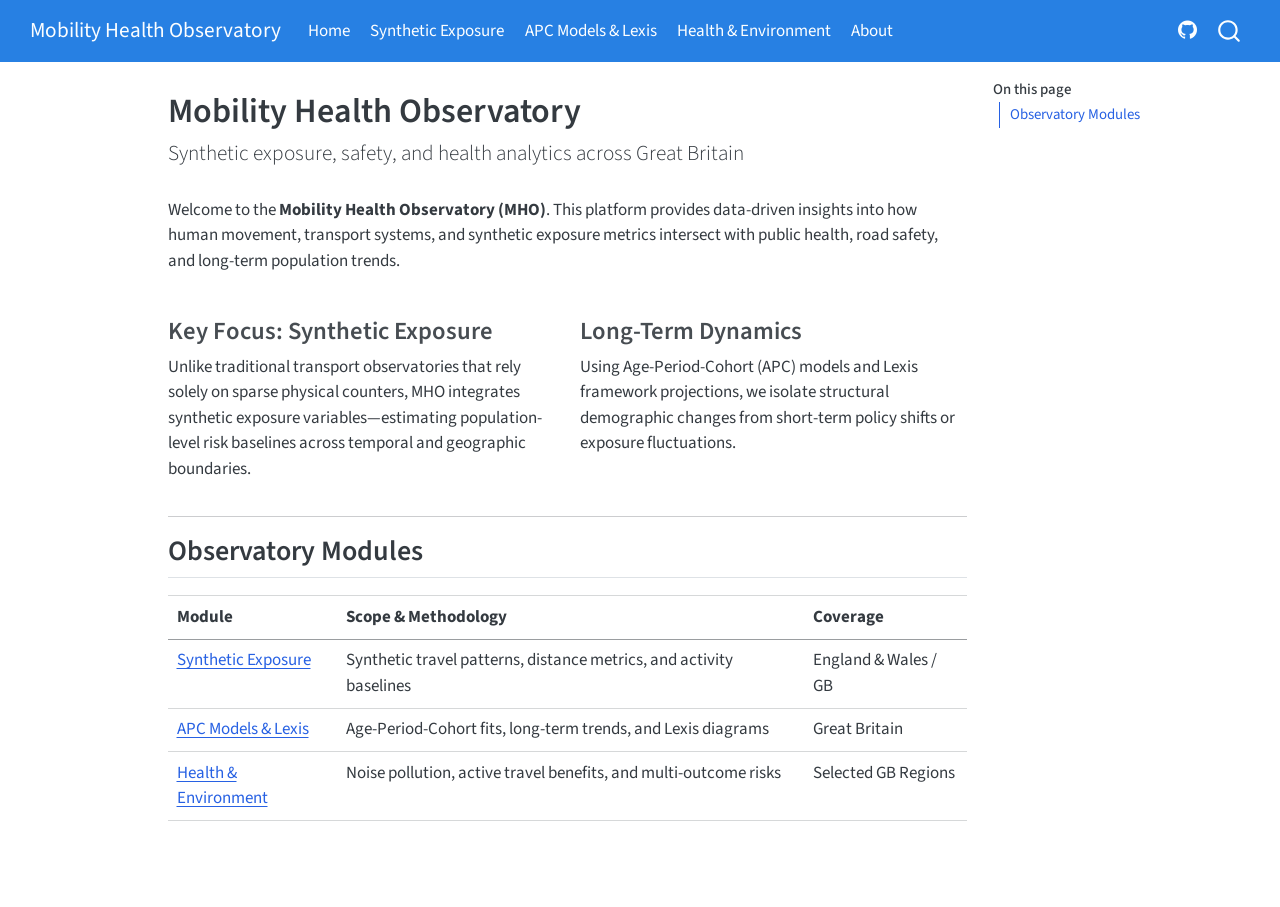
==== index.html @ f4f93a34 "Built site for gh-pages" ====
<!DOCTYPE html>
<html xmlns="http://www.w3.org/1999/xhtml" lang="en" xml:lang="en"><head>

<meta charset="utf-8">
<meta name="generator" content="quarto-1.10.18">

<meta name="viewport" content="width=device-width, initial-scale=1.0, user-scalable=yes">


<title>Mobility Health Observatory</title>
<style>
/* Default styles provided by pandoc.
** See https://pandoc.org/MANUAL.html#variables-for-html for config info.
*/
span.smallcaps{font-variant: small-caps;}
div.columns{display: flex; gap: 1.5em;}
div.column{flex: auto;}
@media screen {
div.columns{gap: min(4vw, 1.5em);}
div.column{overflow-x: auto;}
}
div.hanging-indent{margin-left: 1.5em; text-indent: -1.5em;}
ul.task-list{list-style: none;}
ul.task-list li input[type="checkbox"] {
  width: 0.8em;
  margin: 0 0.8em 0.2em -1em; /* quarto-specific, see https://github.com/quarto-dev/quarto-cli/issues/4556 */ 
  vertical-align: middle;
}
</style>


<script src="site_libs/quarto-nav/quarto-nav.js"></script>
<script src="site_libs/quarto-nav/headroom.min.js"></script>
<script src="site_libs/clipboard/clipboard.min.js"></script>
<script src="site_libs/quarto-search/autocomplete.umd.js"></script>
<script src="site_libs/quarto-search/fuse.min.js"></script>
<script src="site_libs/quarto-search/quarto-search.js"></script>
<meta name="quarto:offset" content="./">
<script src="site_libs/quarto-html/quarto.js" type="module"></script>
<script src="site_libs/quarto-html/tabsets/tabsets.js" type="module"></script>
<script src="site_libs/quarto-html/popper.min.js"></script>
<script src="site_libs/quarto-html/tippy.umd.min.js"></script>
<script src="site_libs/quarto-html/anchor.min.js"></script>
<link href="site_libs/quarto-html/tippy.css" rel="stylesheet">
<link href="site_libs/quarto-html/quarto-syntax-highlighting-64a204ab8560d761af7679ceaba22944.css" rel="stylesheet" id="quarto-text-highlighting-styles">
<script src="site_libs/bootstrap/bootstrap.min.js"></script>
<link href="site_libs/bootstrap/bootstrap-icons.css" rel="stylesheet">
<link href="site_libs/bootstrap/bootstrap-ee632a87e34a4cc62f25a9040a9e8142.min.css" rel="stylesheet" append-hash="true" id="quarto-bootstrap" data-mode="light">
<script id="quarto-search-options" type="application/json">{
  "location": "navbar",
  "copy-button": false,
  "collapse-after": 3,
  "panel-placement": "end",
  "type": "overlay",
  "limit": 50,
  "keyboard-shortcut": [
    "f",
    "/",
    "s"
  ],
  "show-item-context": false,
  "language": {
    "search-no-results-text": "No results",
    "search-matching-documents-text": "matching documents",
    "search-copy-link-title": "Copy link to search",
    "search-hide-matches-text": "Hide additional matches",
    "search-more-match-text": "more match in this document",
    "search-more-matches-text": "more matches in this document",
    "search-clear-button-title": "Clear",
    "search-text-placeholder": "",
    "search-detached-cancel-button-title": "Cancel",
    "search-submit-button-title": "Submit",
    "search-label": "Search"
  }
}</script>


</head>

<body class="nav-fixed quarto-light">

<div id="quarto-search-results"></div>
  <header id="quarto-header" class="headroom fixed-top">
    <nav class="navbar navbar-expand-lg " data-bs-theme="dark">
      <div class="navbar-container container-fluid">
      <div class="navbar-brand-container mx-auto">
    <a class="navbar-brand" href="./index.html">
    <span class="navbar-title">Mobility Health Observatory</span>
    </a>
  </div>
            <div id="quarto-search" class="" title="Search"></div>
          <button class="navbar-toggler" type="button" data-bs-toggle="collapse" data-bs-target="#navbarCollapse" aria-controls="navbarCollapse" role="menu" aria-expanded="false" aria-label="Toggle navigation" onclick="if (window.quartoToggleHeadroom) { window.quartoToggleHeadroom(); }">
  <span class="navbar-toggler-icon"></span>
</button>
          <div class="collapse navbar-collapse" id="navbarCollapse">
            <ul class="navbar-nav navbar-nav-scroll me-auto">
  <li class="nav-item">
    <a class="nav-link active" href="./index.html" aria-current="page"> 
<span class="menu-text">Home</span></a>
  </li>  
  <li class="nav-item">
    <a class="nav-link" href="./pages/exposure.qmd"> 
<span class="menu-text">Synthetic Exposure</span></a>
  </li>  
  <li class="nav-item">
    <a class="nav-link" href="./pages/apc-models.html"> 
<span class="menu-text">APC Models &amp; Lexis</span></a>
  </li>  
  <li class="nav-item">
    <a class="nav-link" href="./pages/health-impacts.qmd"> 
<span class="menu-text">Health &amp; Environment</span></a>
  </li>  
  <li class="nav-item">
    <a class="nav-link" href="./about.html"> 
<span class="menu-text">About</span></a>
  </li>  
</ul>
            <ul class="navbar-nav navbar-nav-scroll ms-auto">
  <li class="nav-item compact">
    <a class="nav-link" href="https://github.com/your-username/mho-website"> <i class="bi bi-github" role="img">
</i> 
<span class="menu-text"></span></a>
  </li>  
</ul>
          </div> <!-- /navcollapse -->
            <div class="quarto-navbar-tools">
</div>
      </div> <!-- /container-fluid -->
    </nav>
</header>
<!-- content -->
<div id="quarto-content" class="quarto-container page-columns page-rows-contents page-layout-article page-navbar">
<!-- sidebar -->
<!-- margin-sidebar -->
    <div id="quarto-margin-sidebar" class="sidebar margin-sidebar">
        <nav id="TOC" role="doc-toc" class="toc-active">
    <h2 id="toc-title">On this page</h2>
   
  <ul>
  <li><a href="#observatory-modules" id="toc-observatory-modules" class="nav-link active" data-scroll-target="#observatory-modules">Observatory Modules</a></li>
  </ul>
</nav>
    </div>
<!-- main -->
<main class="content" id="quarto-document-content">

<header id="title-block-header" class="quarto-title-block default">
<div class="quarto-title">
<h1 class="title">Mobility Health Observatory</h1>
<p class="subtitle lead">Synthetic exposure, safety, and health analytics across Great Britain</p>
</div>



<div class="quarto-title-meta">

    
  
    
  </div>
  


</header>


<p>Welcome to the <strong>Mobility Health Observatory (MHO)</strong>. This platform provides data-driven insights into how human movement, transport systems, and synthetic exposure metrics intersect with public health, road safety, and long-term population trends.</p>
<div class="grid">
<section id="key-focus-synthetic-exposure" class="level3 g-col-6">
<h3 class="anchored" data-anchor-id="key-focus-synthetic-exposure">Key Focus: Synthetic Exposure</h3>
<p>Unlike traditional transport observatories that rely solely on sparse physical counters, MHO integrates synthetic exposure variables—estimating population-level risk baselines across temporal and geographic boundaries.</p>
</section>
<section id="long-term-dynamics" class="level3 g-col-6">
<h3 class="anchored" data-anchor-id="long-term-dynamics">Long-Term Dynamics</h3>
<p>Using Age-Period-Cohort (APC) models and Lexis framework projections, we isolate structural demographic changes from short-term policy shifts or exposure fluctuations.</p>
</section>
</div>
<hr>
<section id="observatory-modules" class="level2">
<h2 class="anchored" data-anchor-id="observatory-modules">Observatory Modules</h2>
<table class="caption-top table">
<thead>
<tr class="header">
<th style="text-align: left;">Module</th>
<th style="text-align: left;">Scope &amp; Methodology</th>
<th style="text-align: left;">Coverage</th>
</tr>
</thead>
<tbody>
<tr class="odd">
<td style="text-align: left;"><strong><a href="pages/exposure.qmd">Synthetic Exposure</a></strong></td>
<td style="text-align: left;">Synthetic travel patterns, distance metrics, and activity baselines</td>
<td style="text-align: left;">England &amp; Wales / GB</td>
</tr>
<tr class="even">
<td style="text-align: left;"><strong><a href="./pages/apc-models.html">APC Models &amp; Lexis</a></strong></td>
<td style="text-align: left;">Age-Period-Cohort fits, long-term trends, and Lexis diagrams</td>
<td style="text-align: left;">Great Britain</td>
</tr>
<tr class="odd">
<td style="text-align: left;"><strong><a href="pages/health-impacts.qmd">Health &amp; Environment</a></strong></td>
<td style="text-align: left;">Noise pollution, active travel benefits, and multi-outcome risks</td>
<td style="text-align: left;">Selected GB Regions</td>
</tr>
</tbody>
</table>


</section>

</main> <!-- /main -->
<script id="quarto-html-after-body" type="application/javascript">
  window.document.addEventListener("DOMContentLoaded", function (event) {
    const icon = "";
    const anchorJS = new window.AnchorJS();
    anchorJS.options = {
      placement: 'right',
      icon: icon
    };
    anchorJS.add('.anchored');
    const isCodeAnnotation = (el) => {
      for (const clz of el.classList) {
        if (clz.startsWith('code-annotation-')) {                     
          return true;
        }
      }
      return false;
    }
    const onCopySuccess = function(e) {
      // button target
      const button = e.trigger;
      // don't keep focus
      button.blur();
      // flash "checked"
      button.classList.add('code-copy-button-checked');
      var currentTitle = button.getAttribute("title");
      button.setAttribute("title", "Copied!");
      let tooltip;
      if (window.bootstrap) {
        button.setAttribute("data-bs-toggle", "tooltip");
        button.setAttribute("data-bs-placement", "left");
        button.setAttribute("data-bs-title", "Copied!");
        tooltip = new bootstrap.Tooltip(button, 
          { trigger: "manual", 
            customClass: "code-copy-button-tooltip",
            offset: [0, -8]});
        tooltip.show();    
      }
      setTimeout(function() {
        if (tooltip) {
          tooltip.hide();
          button.removeAttribute("data-bs-title");
          button.removeAttribute("data-bs-toggle");
          button.removeAttribute("data-bs-placement");
        }
        button.setAttribute("title", currentTitle);
        button.classList.remove('code-copy-button-checked');
      }, 1000);
      // clear code selection
      e.clearSelection();
    }
    const getTextToCopy = function(trigger) {
      const outerScaffold = trigger.parentElement.cloneNode(true);
      const codeEl = outerScaffold.querySelector('code');
      for (const childEl of codeEl.children) {
        if (isCodeAnnotation(childEl)) {
          childEl.remove();
        }
      }
      return codeEl.innerText;
    }
    const clipboard = new window.ClipboardJS('.code-copy-button:not([data-in-quarto-modal])', {
      text: getTextToCopy
    });
    clipboard.on('success', onCopySuccess);
    if (window.document.getElementById('quarto-embedded-source-code-modal')) {
      const clipboardModal = new window.ClipboardJS('.code-copy-button[data-in-quarto-modal]', {
        text: getTextToCopy,
        container: window.document.getElementById('quarto-embedded-source-code-modal')
      });
      clipboardModal.on('success', onCopySuccess);
    }
      var localhostRegex = new RegExp(/^(?:http|https):\/\/localhost\:?[0-9]*\//);
      var mailtoRegex = new RegExp(/^mailto:/);
        var filterRegex = new RegExp("https:\/\/mobility\.insightsforaction\.uk");
      var isInternal = (href) => {
          return filterRegex.test(href) || localhostRegex.test(href) || mailtoRegex.test(href);
      }
      // Inspect non-navigation links and adorn them if external
     var links = window.document.querySelectorAll('a[href]:not(.nav-link):not(.navbar-brand):not(.toc-action):not(.sidebar-link):not(.sidebar-item-toggle):not(.pagination-link):not(.no-external):not([aria-hidden]):not(.dropdown-item):not(.quarto-navigation-tool):not(.about-link)');
      for (var i=0; i<links.length; i++) {
        const link = links[i];
        if (!isInternal(link.href)) {
          // undo the damage that might have been done by quarto-nav.js in the case of
          // links that we want to consider external
          if (link.dataset.originalHref !== undefined) {
            link.href = link.dataset.originalHref;
          }
        }
      }
    function tippyHover(el, contentFn, onTriggerFn, onUntriggerFn) {
      const config = {
        allowHTML: true,
        maxWidth: 500,
        delay: 100,
        arrow: false,
        appendTo: function(el) {
            return el.parentElement;
        },
        interactive: true,
        interactiveBorder: 10,
        theme: 'quarto',
        placement: 'bottom-start',
      };
      if (contentFn) {
        config.content = contentFn;
      }
      if (onTriggerFn) {
        config.onTrigger = onTriggerFn;
      }
      if (onUntriggerFn) {
        config.onUntrigger = onUntriggerFn;
      }
      window.tippy(el, config); 
    }
    const noterefs = window.document.querySelectorAll('a[role="doc-noteref"]');
    for (var i=0; i<noterefs.length; i++) {
      const ref = noterefs[i];
      tippyHover(ref, function() {
        // use id or data attribute instead here
        let href = ref.getAttribute('data-footnote-href') || ref.getAttribute('href');
        try { href = new URL(href).hash; } catch {}
        const id = href.replace(/^#\/?/, "");
        const note = window.document.getElementById(id);
        if (note) {
          return note.innerHTML;
        } else {
          return "";
        }
      });
    }
    const xrefs = window.document.querySelectorAll('a.quarto-xref');
    const processXRef = (id, note) => {
      // Strip column container classes
      const stripColumnClz = (el) => {
        el.classList.remove("page-full", "page-columns");
        if (el.children) {
          for (const child of el.children) {
            stripColumnClz(child);
          }
        }
      }
      stripColumnClz(note)
      if (id === null || id.startsWith('sec-')) {
        // Special case sections, only their first couple elements
        const container = document.createElement("div");
        if (note.children && note.children.length > 2) {
          container.appendChild(note.children[0].cloneNode(true));
          for (let i = 1; i < note.children.length; i++) {
            const child = note.children[i];
            if (child.tagName === "P" && child.innerText === "") {
              continue;
            } else {
              container.appendChild(child.cloneNode(true));
              break;
            }
          }
          if (window.Quarto?.typesetMath) {
            window.Quarto.typesetMath(container);
          }
          return container.innerHTML
        } else {
          if (window.Quarto?.typesetMath) {
            window.Quarto.typesetMath(note);
          }
          return note.innerHTML;
        }
      } else {
        // Remove any anchor links if they are present
        const anchorLink = note.querySelector('a.anchorjs-link');
        if (anchorLink) {
          anchorLink.remove();
        }
        if (window.Quarto?.typesetMath) {
          window.Quarto.typesetMath(note);
        }
        if (note.classList.contains("callout")) {
          return note.outerHTML;
        } else {
          return note.innerHTML;
        }
      }
    }
    for (var i=0; i<xrefs.length; i++) {
      const xref = xrefs[i];
      tippyHover(xref, undefined, function(instance) {
        instance.disable();
        let url = xref.getAttribute('href');
        let hash = undefined; 
        if (url.startsWith('#')) {
          hash = url;
        } else {
          try { hash = new URL(url).hash; } catch {}
        }
        if (hash) {
          const id = hash.replace(/^#\/?/, "");
          const note = window.document.getElementById(id);
          if (note !== null) {
            try {
              const html = processXRef(id, note.cloneNode(true));
              instance.setContent(html);
            } finally {
              instance.enable();
              instance.show();
            }
          } else {
            // See if we can fetch this
            fetch(url.split('#')[0])
            .then(res => res.text())
            .then(html => {
              const parser = new DOMParser();
              const htmlDoc = parser.parseFromString(html, "text/html");
              const note = htmlDoc.getElementById(id);
              if (note !== null) {
                const html = processXRef(id, note);
                instance.setContent(html);
              } 
            }).finally(() => {
              instance.enable();
              instance.show();
            });
          }
        } else {
          // See if we can fetch a full url (with no hash to target)
          // This is a special case and we should probably do some content thinning / targeting
          fetch(url)
          .then(res => res.text())
          .then(html => {
            const parser = new DOMParser();
            const htmlDoc = parser.parseFromString(html, "text/html");
            const note = htmlDoc.querySelector('main.content');
            if (note !== null) {
              // This should only happen for chapter cross references
              // (since there is no id in the URL)
              // remove the first header
              if (note.children.length > 0 && note.children[0].tagName === "HEADER") {
                note.children[0].remove();
              }
              const html = processXRef(null, note);
              instance.setContent(html);
            } 
          }).finally(() => {
            instance.enable();
            instance.show();
          });
        }
      }, function(instance) {
      });
    }
        let selectedAnnoteEl;
        const selectorForAnnotation = ( cell, annotation) => {
          let cellAttr = 'data-code-cell="' + cell + '"';
          let lineAttr = 'data-code-annotation="' +  annotation + '"';
          const selector = 'span[' + cellAttr + '][' + lineAttr + ']';
          return selector;
        }
        const selectCodeLines = (annoteEl) => {
          const doc = window.document;
          const targetCell = annoteEl.getAttribute("data-target-cell");
          const targetAnnotation = annoteEl.getAttribute("data-target-annotation");
          const annoteSpan = window.document.querySelector(selectorForAnnotation(targetCell, targetAnnotation));
          const lines = annoteSpan.getAttribute("data-code-lines").split(",");
          const lineIds = lines.map((line) => {
            return targetCell + "-" + line;
          })
          let top = null;
          let height = null;
          let parent = null;
          if (lineIds.length > 0) {
              //compute the position of the single el (top and bottom and make a div)
              const el = window.document.getElementById(lineIds[0]);
              top = el.offsetTop;
              height = el.offsetHeight;
              parent = el.parentElement.parentElement;
            if (lineIds.length > 1) {
              const lastEl = window.document.getElementById(lineIds[lineIds.length - 1]);
              const bottom = lastEl.offsetTop + lastEl.offsetHeight;
              height = bottom - top;
            }
            if (top !== null && height !== null && parent !== null) {
              // cook up a div (if necessary) and position it 
              let div = window.document.getElementById("code-annotation-line-highlight");
              if (div === null) {
                div = window.document.createElement("div");
                div.setAttribute("id", "code-annotation-line-highlight");
                div.style.position = 'absolute';
                parent.appendChild(div);
              }
              div.style.top = top - 2 + "px";
              div.style.height = height + 4 + "px";
              div.style.left = 0;
              let gutterDiv = window.document.getElementById("code-annotation-line-highlight-gutter");
              if (gutterDiv === null) {
                gutterDiv = window.document.createElement("div");
                gutterDiv.setAttribute("id", "code-annotation-line-highlight-gutter");
                gutterDiv.style.position = 'absolute';
                const codeCell = window.document.getElementById(targetCell);
                const gutter = codeCell.querySelector('.code-annotation-gutter');
                gutter.appendChild(gutterDiv);
              }
              gutterDiv.style.top = top - 2 + "px";
              gutterDiv.style.height = height + 4 + "px";
            }
            selectedAnnoteEl = annoteEl;
          }
        };
        const unselectCodeLines = () => {
          const elementsIds = ["code-annotation-line-highlight", "code-annotation-line-highlight-gutter"];
          elementsIds.forEach((elId) => {
            const div = window.document.getElementById(elId);
            if (div) {
              div.remove();
            }
          });
          selectedAnnoteEl = undefined;
        };
          // Handle positioning of the toggle
      window.addEventListener(
        "resize",
        throttle(() => {
          elRect = undefined;
          if (selectedAnnoteEl) {
            selectCodeLines(selectedAnnoteEl);
          }
        }, 10)
      );
      function throttle(fn, ms) {
      let throttle = false;
      let timer;
        return (...args) => {
          if(!throttle) { // first call gets through
              fn.apply(this, args);
              throttle = true;
          } else { // all the others get throttled
              if(timer) clearTimeout(timer); // cancel #2
              timer = setTimeout(() => {
                fn.apply(this, args);
                timer = throttle = false;
              }, ms);
          }
        };
      }
        // Attach click handler to the DT
        const annoteDls = window.document.querySelectorAll('dt[data-target-cell]');
        for (const annoteDlNode of annoteDls) {
          annoteDlNode.addEventListener('click', (event) => {
            const clickedEl = event.target;
            if (clickedEl !== selectedAnnoteEl) {
              unselectCodeLines();
              const activeEl = window.document.querySelector('dt[data-target-cell].code-annotation-active');
              if (activeEl) {
                activeEl.classList.remove('code-annotation-active');
              }
              selectCodeLines(clickedEl);
              clickedEl.classList.add('code-annotation-active');
            } else {
              // Unselect the line
              unselectCodeLines();
              clickedEl.classList.remove('code-annotation-active');
            }
          });
        }
    const findCites = (el) => {
      const parentEl = el.parentElement;
      if (parentEl) {
        const cites = parentEl.dataset.cites;
        if (cites) {
          return {
            el,
            cites: cites.split(' ')
          };
        } else {
          return findCites(el.parentElement)
        }
      } else {
        return undefined;
      }
    };
    var bibliorefs = window.document.querySelectorAll('a[role="doc-biblioref"]');
    for (var i=0; i<bibliorefs.length; i++) {
      const ref = bibliorefs[i];
      const citeInfo = findCites(ref);
      if (citeInfo) {
        tippyHover(citeInfo.el, function() {
          var popup = window.document.createElement('div');
          citeInfo.cites.forEach(function(cite) {
            var citeDiv = window.document.createElement('div');
            citeDiv.classList.add('hanging-indent');
            citeDiv.classList.add('csl-entry');
            var biblioDiv = window.document.getElementById('ref-' + cite);
            if (biblioDiv) {
              citeDiv.innerHTML = biblioDiv.innerHTML;
            }
            popup.appendChild(citeDiv);
          });
          return popup.innerHTML;
        });
      }
    }
  });
  </script>
</div> <!-- /content -->




</body></html>
---- site_libs/quarto-html/tippy.css ----
.tippy-box[data-animation=fade][data-state=hidden]{opacity:0}[data-tippy-root]{max-width:calc(100vw - 10px)}.tippy-box{position:relative;background-color:#333;color:#fff;border-radius:4px;font-size:14px;line-height:1.4;white-space:normal;outline:0;transition-property:transform,visibility,opacity}.tippy-box[data-placement^=top]>.tippy-arrow{bottom:0}.tippy-box[data-placement^=top]>.tippy-arrow:before{bottom:-7px;left:0;border-width:8px 8px 0;border-top-color:initial;transform-origin:center top}.tippy-box[data-placement^=bottom]>.tippy-arrow{top:0}.tippy-box[data-placement^=bottom]>.tippy-arrow:before{top:-7px;left:0;border-width:0 8px 8px;border-bottom-color:initial;transform-origin:center bottom}.tippy-box[data-placement^=left]>.tippy-arrow{right:0}.tippy-box[data-placement^=left]>.tippy-arrow:before{border-width:8px 0 8px 8px;border-left-color:initial;right:-7px;transform-origin:center left}.tippy-box[data-placement^=right]>.tippy-arrow{left:0}.tippy-box[data-placement^=right]>.tippy-arrow:before{left:-7px;border-width:8px 8px 8px 0;border-right-color:initial;transform-origin:center right}.tippy-box[data-inertia][data-state=visible]{transition-timing-function:cubic-bezier(.54,1.5,.38,1.11)}.tippy-arrow{width:16px;height:16px;color:#333}.tippy-arrow:before{content:"";position:absolute;border-color:transparent;border-style:solid}.tippy-content{position:relative;padding:5px 9px;z-index:1}
---- site_libs/quarto-html/quarto-syntax-highlighting-64a204ab8560d761af7679ceaba22944.css ----
/* quarto syntax highlight colors */
:root {
  --quarto-hl-ot-color: #003B4F;
  --quarto-hl-at-color: #657422;
  --quarto-hl-ss-color: #20794D;
  --quarto-hl-an-color: #5E5E5E;
  --quarto-hl-fu-color: #4758AB;
  --quarto-hl-st-color: #20794D;
  --quarto-hl-cf-color: #003B4F;
  --quarto-hl-op-color: #5E5E5E;
  --quarto-hl-er-color: #AD0000;
  --quarto-hl-bn-color: #AD0000;
  --quarto-hl-al-color: #AD0000;
  --quarto-hl-va-color: #111111;
  --quarto-hl-bu-color: inherit;
  --quarto-hl-ex-color: inherit;
  --quarto-hl-pp-color: #AD0000;
  --quarto-hl-in-color: #5E5E5E;
  --quarto-hl-vs-color: #20794D;
  --quarto-hl-wa-color: #5E5E5E;
  --quarto-hl-do-color: #5E5E5E;
  --quarto-hl-im-color: #00769E;
  --quarto-hl-ch-color: #20794D;
  --quarto-hl-dt-color: #AD0000;
  --quarto-hl-fl-color: #AD0000;
  --quarto-hl-co-color: #5E5E5E;
  --quarto-hl-cv-color: #5E5E5E;
  --quarto-hl-cn-color: #8f5902;
  --quarto-hl-sc-color: #5E5E5E;
  --quarto-hl-dv-color: #AD0000;
  --quarto-hl-kw-color: #003B4F;
}

/* other quarto variables */
:root {
  --quarto-font-monospace: SFMono-Regular, Menlo, Monaco, Consolas, "Liberation Mono", "Courier New", monospace;
}

/* syntax highlight based on Pandoc's rules */
pre > code.sourceCode > span {
  color: #003B4F;
}

code.sourceCode > span {
  color: #003B4F;
}

div.sourceCode,
div.sourceCode pre.sourceCode {
  color: #003B4F;
}

/* Normal */
code span {
  color: #003B4F;
}

/* Alert */
code span.al {
  color: #AD0000;
  font-style: inherit;
}

/* Annotation */
code span.an {
  color: #5E5E5E;
  font-style: inherit;
}

/* Attribute */
code span.at {
  color: #657422;
  font-style: inherit;
}

/* BaseN */
code span.bn {
  color: #AD0000;
  font-style: inherit;
}

/* BuiltIn */
code span.bu {
  font-style: inherit;
}

/* ControlFlow */
code span.cf {
  color: #003B4F;
  font-weight: bold;
  font-style: inherit;
}

/* Char */
code span.ch {
  color: #20794D;
  font-style: inherit;
}

/* Constant */
code span.cn {
  color: #8f5902;
  font-style: inherit;
}

/* Comment */
code span.co {
  color: #5E5E5E;
  font-style: inherit;
}

/* CommentVar */
code span.cv {
  color: #5E5E5E;
  font-style: italic;
}

/* Documentation */
code span.do {
  color: #5E5E5E;
  font-style: italic;
}

/* DataType */
code span.dt {
  color: #AD0000;
  font-style: inherit;
}

/* DecVal */
code span.dv {
  color: #AD0000;
  font-style: inherit;
}

/* Error */
code span.er {
  color: #AD0000;
  font-style: inherit;
}

/* Extension */
code span.ex {
  font-style: inherit;
}

/* Float */
code span.fl {
  color: #AD0000;
  font-style: inherit;
}

/* Function */
code span.fu {
  color: #4758AB;
  font-style: inherit;
}

/* Import */
code span.im {
  color: #00769E;
  font-style: inherit;
}

/* Information */
code span.in {
  color: #5E5E5E;
  font-style: inherit;
}

/* Keyword */
code span.kw {
  color: #003B4F;
  font-weight: bold;
  font-style: inherit;
}

/* Operator */
code span.op {
  color: #5E5E5E;
  font-style: inherit;
}

/* Other */
code span.ot {
  color: #003B4F;
  font-style: inherit;
}

/* Preprocessor */
code span.pp {
  color: #AD0000;
  font-style: inherit;
}

/* SpecialChar */
code span.sc {
  color: #5E5E5E;
  font-style: inherit;
}

/* SpecialString */
code span.ss {
  color: #20794D;
  font-style: inherit;
}

/* String */
code span.st {
  color: #20794D;
  font-style: inherit;
}

/* Variable */
code span.va {
  color: #111111;
  font-style: inherit;
}

/* VerbatimString */
code span.vs {
  color: #20794D;
  font-style: inherit;
}

/* Warning */
code span.wa {
  color: #5E5E5E;
  font-style: italic;
}

.prevent-inlining {
  content: "</";
}

/*# sourceMappingURL=9d8d5bb603a83b8298b89080a598c93b.css.map */
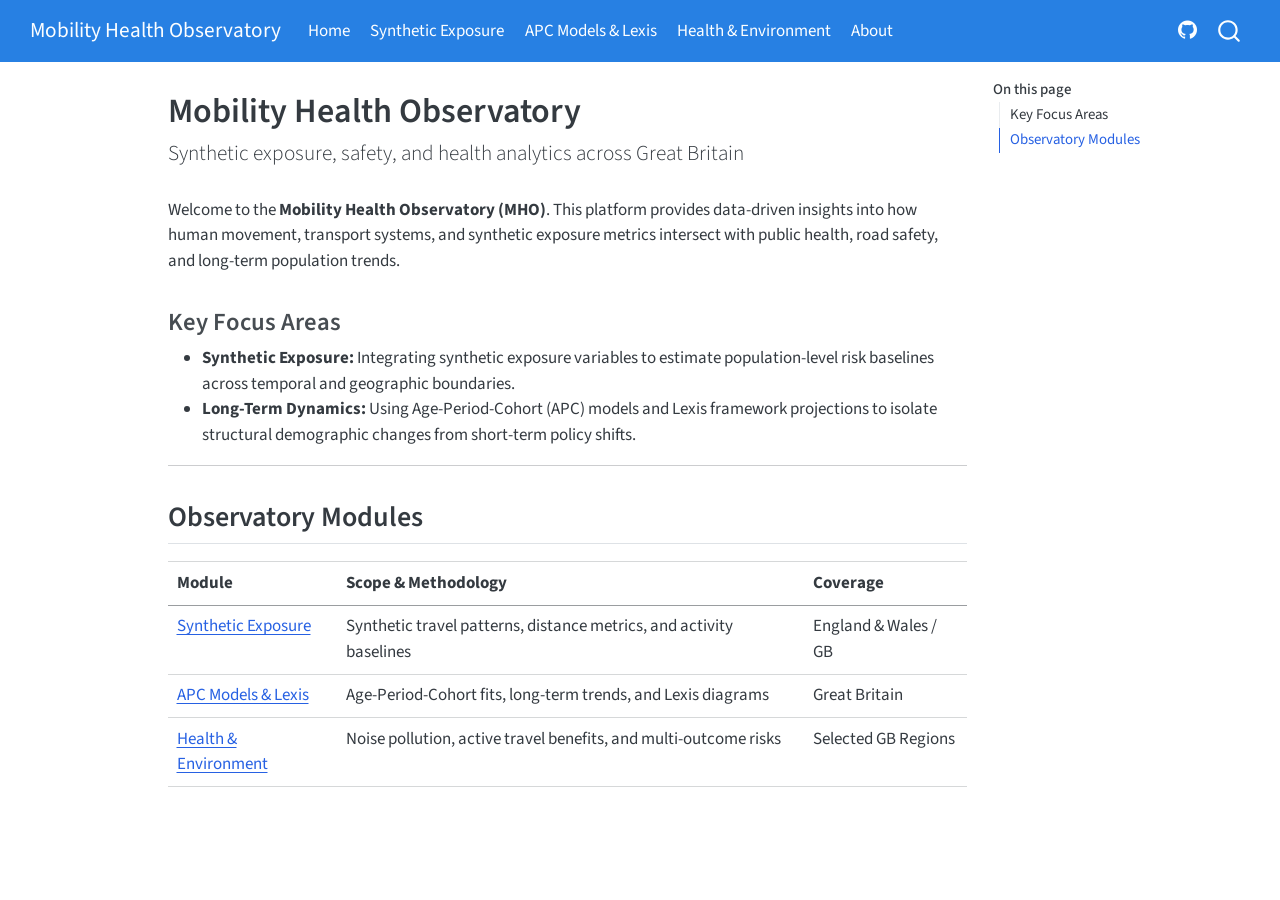
==== commit c1e0bbb0: "Built site for gh-pages" ====
--- a/index.html
+++ b/index.html
@@ -99,7 +99,7 @@
 <span class="menu-text">Home</span></a>
   </li>  
   <li class="nav-item">
-    <a class="nav-link" href="./pages/exposure.qmd"> 
+    <a class="nav-link" href="./pages/exposure.html"> 
 <span class="menu-text">Synthetic Exposure</span></a>
   </li>  
   <li class="nav-item">
@@ -107,7 +107,7 @@
 <span class="menu-text">APC Models &amp; Lexis</span></a>
   </li>  
   <li class="nav-item">
-    <a class="nav-link" href="./pages/health-impacts.qmd"> 
+    <a class="nav-link" href="./pages/health-impacts.html"> 
 <span class="menu-text">Health &amp; Environment</span></a>
   </li>  
   <li class="nav-item">
@@ -137,7 +137,8 @@
     <h2 id="toc-title">On this page</h2>
    
   <ul>
-  <li><a href="#observatory-modules" id="toc-observatory-modules" class="nav-link active" data-scroll-target="#observatory-modules">Observatory Modules</a></li>
+  <li><a href="#key-focus-areas" id="toc-key-focus-areas" class="nav-link active" data-scroll-target="#key-focus-areas">Key Focus Areas</a></li>
+  <li><a href="#observatory-modules" id="toc-observatory-modules" class="nav-link" data-scroll-target="#observatory-modules">Observatory Modules</a></li>
   </ul>
 </nav>
     </div>
@@ -165,17 +166,14 @@
 
 
 <p>Welcome to the <strong>Mobility Health Observatory (MHO)</strong>. This platform provides data-driven insights into how human movement, transport systems, and synthetic exposure metrics intersect with public health, road safety, and long-term population trends.</p>
-<div class="grid">
-<section id="key-focus-synthetic-exposure" class="level3 g-col-6">
-<h3 class="anchored" data-anchor-id="key-focus-synthetic-exposure">Key Focus: Synthetic Exposure</h3>
-<p>Unlike traditional transport observatories that rely solely on sparse physical counters, MHO integrates synthetic exposure variables—estimating population-level risk baselines across temporal and geographic boundaries.</p>
+<section id="key-focus-areas" class="level3">
+<h3 class="anchored" data-anchor-id="key-focus-areas">Key Focus Areas</h3>
+<ul>
+<li><strong>Synthetic Exposure:</strong> Integrating synthetic exposure variables to estimate population-level risk baselines across temporal and geographic boundaries.</li>
+<li><strong>Long-Term Dynamics:</strong> Using Age-Period-Cohort (APC) models and Lexis framework projections to isolate structural demographic changes from short-term policy shifts.</li>
+</ul>
+<hr>
 </section>
-<section id="long-term-dynamics" class="level3 g-col-6">
-<h3 class="anchored" data-anchor-id="long-term-dynamics">Long-Term Dynamics</h3>
-<p>Using Age-Period-Cohort (APC) models and Lexis framework projections, we isolate structural demographic changes from short-term policy shifts or exposure fluctuations.</p>
-</section>
-</div>
-<hr>
 <section id="observatory-modules" class="level2">
 <h2 class="anchored" data-anchor-id="observatory-modules">Observatory Modules</h2>
 <table class="caption-top table">
@@ -188,17 +186,17 @@
 </thead>
 <tbody>
 <tr class="odd">
-<td style="text-align: left;"><strong><a href="pages/exposure.qmd">Synthetic Exposure</a></strong></td>
+<td style="text-align: left;"><strong><a href="exposure.qmd">Synthetic Exposure</a></strong></td>
 <td style="text-align: left;">Synthetic travel patterns, distance metrics, and activity baselines</td>
 <td style="text-align: left;">England &amp; Wales / GB</td>
 </tr>
 <tr class="even">
-<td style="text-align: left;"><strong><a href="./pages/apc-models.html">APC Models &amp; Lexis</a></strong></td>
+<td style="text-align: left;"><strong><a href="apc-models.qmd">APC Models &amp; Lexis</a></strong></td>
 <td style="text-align: left;">Age-Period-Cohort fits, long-term trends, and Lexis diagrams</td>
 <td style="text-align: left;">Great Britain</td>
 </tr>
 <tr class="odd">
-<td style="text-align: left;"><strong><a href="pages/health-impacts.qmd">Health &amp; Environment</a></strong></td>
+<td style="text-align: left;"><strong><a href="health-impacts.qmd">Health &amp; Environment</a></strong></td>
 <td style="text-align: left;">Noise pollution, active travel benefits, and multi-outcome risks</td>
 <td style="text-align: left;">Selected GB Regions</td>
 </tr>
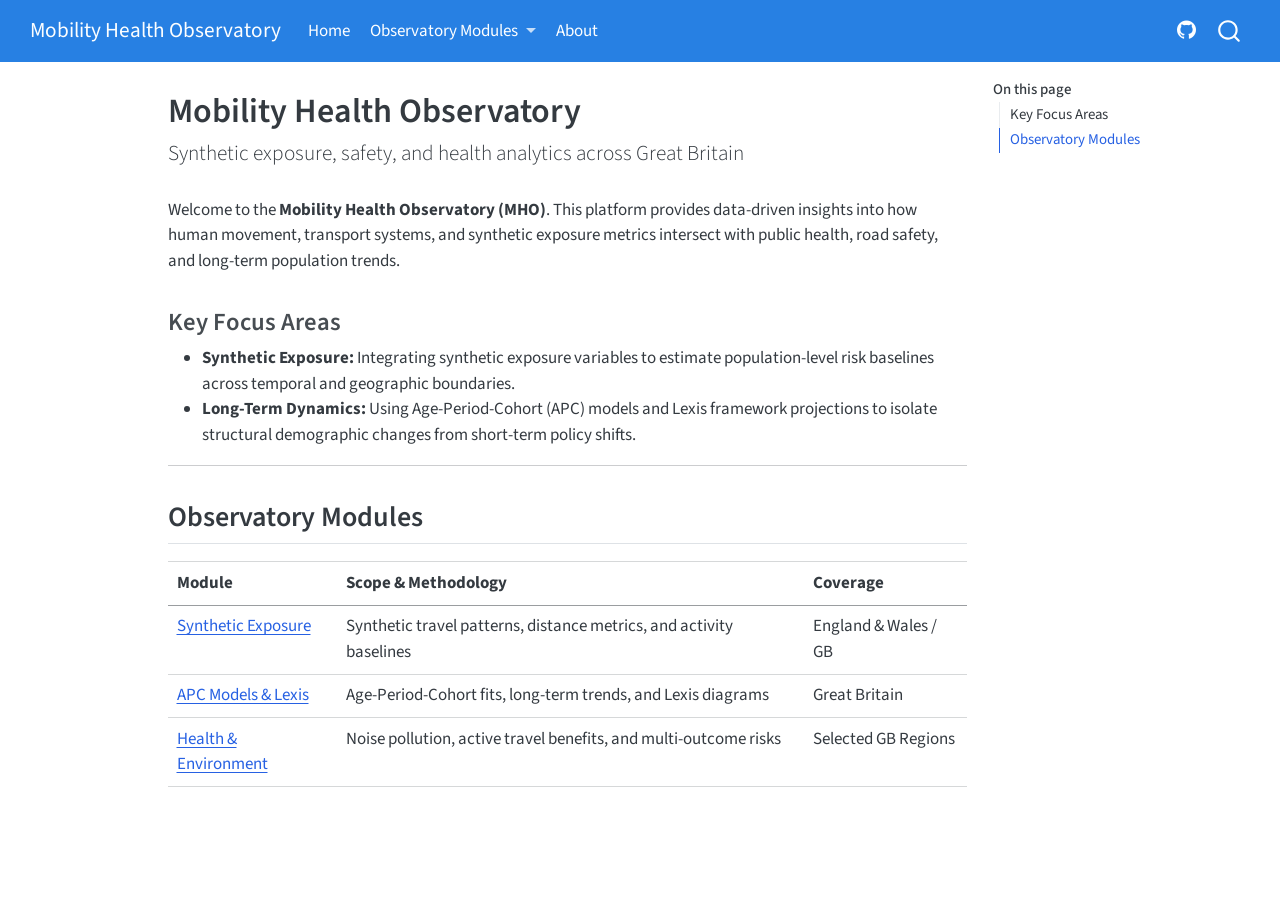
==== commit fab85e2e: "Built site for gh-pages" ====
--- a/index.html
+++ b/index.html
@@ -36,6 +36,7 @@
 <script src="site_libs/quarto-search/fuse.min.js"></script>
 <script src="site_libs/quarto-search/quarto-search.js"></script>
 <meta name="quarto:offset" content="./">
+<link href="./images/logo.png" rel="icon" type="image/png">
 <script src="site_libs/quarto-html/quarto.js" type="module"></script>
 <script src="site_libs/quarto-html/tabsets/tabsets.js" type="module"></script>
 <script src="site_libs/quarto-html/popper.min.js"></script>
@@ -98,18 +99,25 @@
     <a class="nav-link active" href="./index.html" aria-current="page"> 
 <span class="menu-text">Home</span></a>
   </li>  
-  <li class="nav-item">
-    <a class="nav-link" href="./pages/exposure.html"> 
-<span class="menu-text">Synthetic Exposure</span></a>
+  <li class="nav-item dropdown ">
+    <a class="nav-link dropdown-toggle" href="#" id="nav-menu-observatory-modules" role="link" data-bs-toggle="dropdown" aria-expanded="false">
+ <span class="menu-text">Observatory Modules</span>
+    </a>
+    <ul class="dropdown-menu" aria-labelledby="nav-menu-observatory-modules">    
+        <li>
+    <a class="dropdown-item" href="./pages/exposure.html">
+ <span class="dropdown-text">Synthetic Exposure</span></a>
   </li>  
-  <li class="nav-item">
-    <a class="nav-link" href="./pages/apc-models.html"> 
-<span class="menu-text">APC Models &amp; Lexis</span></a>
+        <li>
+    <a class="dropdown-item" href="./pages/apc-models.html">
+ <span class="dropdown-text">APC Models &amp; Lexis</span></a>
   </li>  
-  <li class="nav-item">
-    <a class="nav-link" href="./pages/health-impacts.html"> 
-<span class="menu-text">Health &amp; Environment</span></a>
+        <li>
+    <a class="dropdown-item" href="./pages/health-impacts.html">
+ <span class="dropdown-text">Health &amp; Environment</span></a>
   </li>  
+    </ul>
+  </li>
   <li class="nav-item">
     <a class="nav-link" href="./about.html"> 
 <span class="menu-text">About</span></a>
@@ -117,7 +125,7 @@
 </ul>
             <ul class="navbar-nav navbar-nav-scroll ms-auto">
   <li class="nav-item compact">
-    <a class="nav-link" href="https://github.com/your-username/mho-website"> <i class="bi bi-github" role="img">
+    <a class="nav-link" href="https://github.com/phewson/mho-website"> <i class="bi bi-github" role="img">
 </i> 
 <span class="menu-text"></span></a>
   </li>  
@@ -186,17 +194,17 @@
 </thead>
 <tbody>
 <tr class="odd">
-<td style="text-align: left;"><strong><a href="exposure.qmd">Synthetic Exposure</a></strong></td>
+<td style="text-align: left;"><strong><a href="./pages/exposure.html">Synthetic Exposure</a></strong></td>
 <td style="text-align: left;">Synthetic travel patterns, distance metrics, and activity baselines</td>
 <td style="text-align: left;">England &amp; Wales / GB</td>
 </tr>
 <tr class="even">
-<td style="text-align: left;"><strong><a href="apc-models.qmd">APC Models &amp; Lexis</a></strong></td>
+<td style="text-align: left;"><strong><a href="./pages/apc-models.html">APC Models &amp; Lexis</a></strong></td>
 <td style="text-align: left;">Age-Period-Cohort fits, long-term trends, and Lexis diagrams</td>
 <td style="text-align: left;">Great Britain</td>
 </tr>
 <tr class="odd">
-<td style="text-align: left;"><strong><a href="health-impacts.qmd">Health &amp; Environment</a></strong></td>
+<td style="text-align: left;"><strong><a href="./pages/health-impacts.html">Health &amp; Environment</a></strong></td>
 <td style="text-align: left;">Noise pollution, active travel benefits, and multi-outcome risks</td>
 <td style="text-align: left;">Selected GB Regions</td>
 </tr>
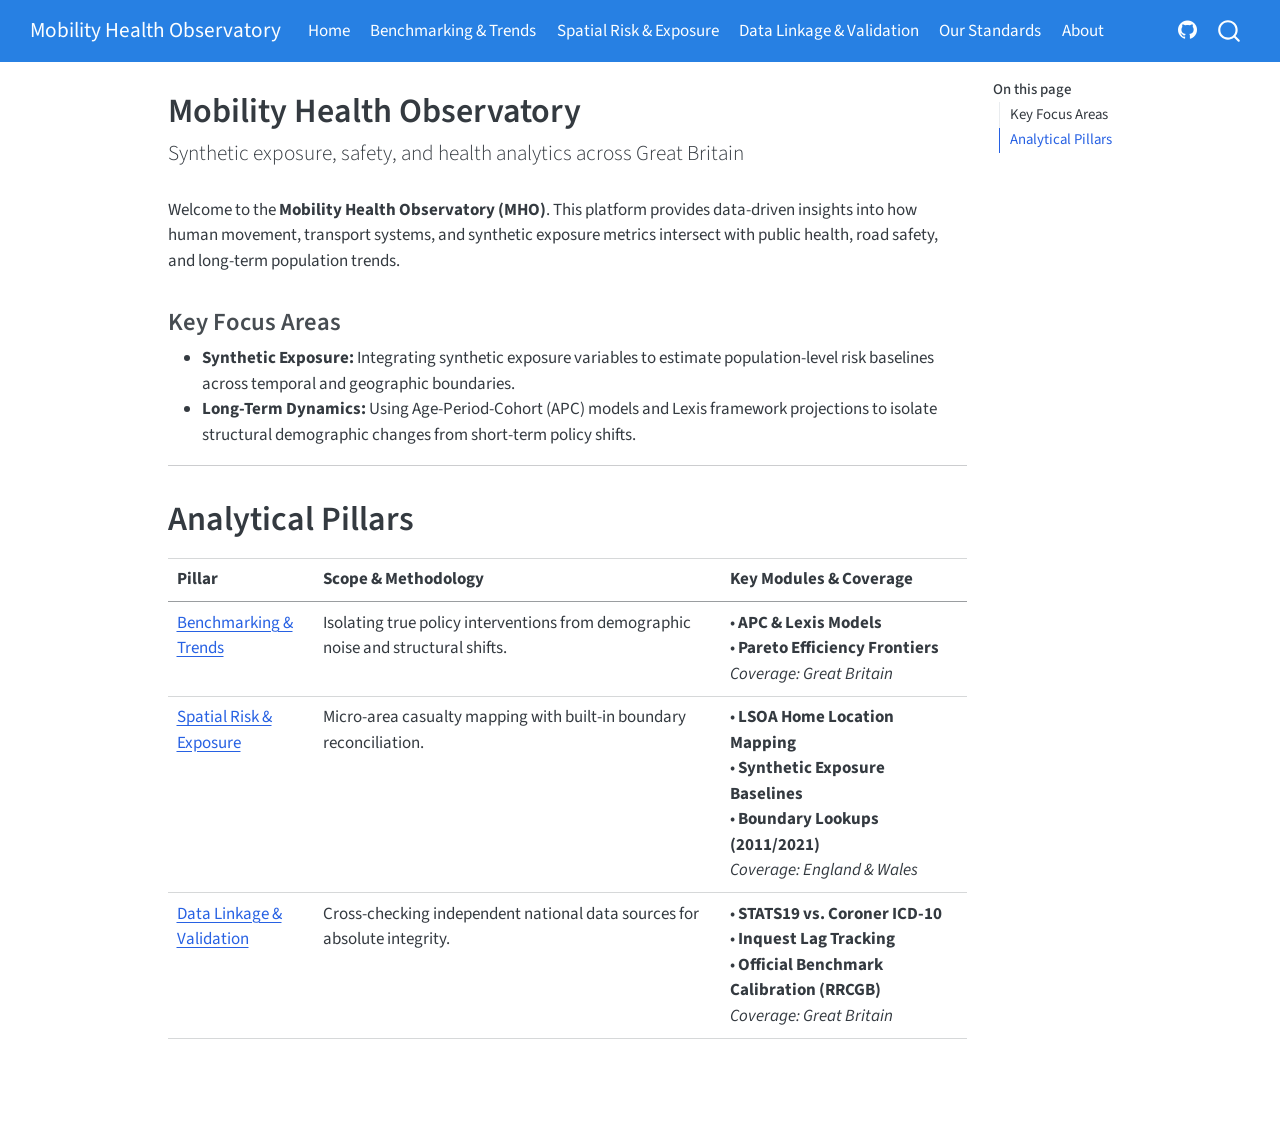
==== commit d946cde5: "Built site for gh-pages" ====
--- a/index.html
+++ b/index.html
@@ -99,25 +99,22 @@
     <a class="nav-link active" href="./index.html" aria-current="page"> 
 <span class="menu-text">Home</span></a>
   </li>  
-  <li class="nav-item dropdown ">
-    <a class="nav-link dropdown-toggle" href="#" id="nav-menu-observatory-modules" role="link" data-bs-toggle="dropdown" aria-expanded="false">
- <span class="menu-text">Observatory Modules</span>
-    </a>
-    <ul class="dropdown-menu" aria-labelledby="nav-menu-observatory-modules">    
-        <li>
-    <a class="dropdown-item" href="./pages/exposure.html">
- <span class="dropdown-text">Synthetic Exposure</span></a>
+  <li class="nav-item">
+    <a class="nav-link" href="./pages/benchmarking-trends.html"> 
+<span class="menu-text">Benchmarking &amp; Trends</span></a>
   </li>  
-        <li>
-    <a class="dropdown-item" href="./pages/apc-models.html">
- <span class="dropdown-text">APC Models &amp; Lexis</span></a>
+  <li class="nav-item">
+    <a class="nav-link" href="./pages/spatial-risk.html"> 
+<span class="menu-text">Spatial Risk &amp; Exposure</span></a>
   </li>  
-        <li>
-    <a class="dropdown-item" href="./pages/health-impacts.html">
- <span class="dropdown-text">Health &amp; Environment</span></a>
+  <li class="nav-item">
+    <a class="nav-link" href="./pages/data-validation.html"> 
+<span class="menu-text">Data Linkage &amp; Validation</span></a>
   </li>  
-    </ul>
-  </li>
+  <li class="nav-item">
+    <a class="nav-link" href="./approach.html"> 
+<span class="menu-text">Our Standards</span></a>
+  </li>  
   <li class="nav-item">
     <a class="nav-link" href="./about.html"> 
 <span class="menu-text">About</span></a>
@@ -146,7 +143,7 @@
    
   <ul>
   <li><a href="#key-focus-areas" id="toc-key-focus-areas" class="nav-link active" data-scroll-target="#key-focus-areas">Key Focus Areas</a></li>
-  <li><a href="#observatory-modules" id="toc-observatory-modules" class="nav-link" data-scroll-target="#observatory-modules">Observatory Modules</a></li>
+  <li><a href="#analytical-pillars" id="toc-analytical-pillars" class="nav-link" data-scroll-target="#analytical-pillars">Analytical Pillars</a></li>
   </ul>
 </nav>
     </div>
@@ -182,31 +179,31 @@
 </ul>
 <hr>
 </section>
-<section id="observatory-modules" class="level2">
-<h2 class="anchored" data-anchor-id="observatory-modules">Observatory Modules</h2>
+<section id="analytical-pillars" class="level1">
+<h1>Analytical Pillars</h1>
 <table class="caption-top table">
 <thead>
 <tr class="header">
-<th style="text-align: left;">Module</th>
+<th style="text-align: left;">Pillar</th>
 <th style="text-align: left;">Scope &amp; Methodology</th>
-<th style="text-align: left;">Coverage</th>
+<th style="text-align: left;">Key Modules &amp; Coverage</th>
 </tr>
 </thead>
 <tbody>
 <tr class="odd">
-<td style="text-align: left;"><strong><a href="./pages/exposure.html">Synthetic Exposure</a></strong></td>
-<td style="text-align: left;">Synthetic travel patterns, distance metrics, and activity baselines</td>
-<td style="text-align: left;">England &amp; Wales / GB</td>
+<td style="text-align: left;"><strong><a href="./pages/benchmarking-trends.html">Benchmarking &amp; Trends</a></strong></td>
+<td style="text-align: left;">Isolating true policy interventions from demographic noise and structural shifts.</td>
+<td style="text-align: left;">• <strong>APC &amp; Lexis Models</strong><br>• <strong>Pareto Efficiency Frontiers</strong><br><em>Coverage: Great Britain</em></td>
 </tr>
 <tr class="even">
-<td style="text-align: left;"><strong><a href="./pages/apc-models.html">APC Models &amp; Lexis</a></strong></td>
-<td style="text-align: left;">Age-Period-Cohort fits, long-term trends, and Lexis diagrams</td>
-<td style="text-align: left;">Great Britain</td>
+<td style="text-align: left;"><strong><a href="./pages/spatial-risk.html">Spatial Risk &amp; Exposure</a></strong></td>
+<td style="text-align: left;">Micro-area casualty mapping with built-in boundary reconciliation.</td>
+<td style="text-align: left;">• <strong>LSOA Home Location Mapping</strong><br>• <strong>Synthetic Exposure Baselines</strong><br>• <strong>Boundary Lookups (2011/2021)</strong><br><em>Coverage: England &amp; Wales</em></td>
 </tr>
 <tr class="odd">
-<td style="text-align: left;"><strong><a href="./pages/health-impacts.html">Health &amp; Environment</a></strong></td>
-<td style="text-align: left;">Noise pollution, active travel benefits, and multi-outcome risks</td>
-<td style="text-align: left;">Selected GB Regions</td>
+<td style="text-align: left;"><strong><a href="./pages/data-validation.html">Data Linkage &amp; Validation</a></strong></td>
+<td style="text-align: left;">Cross-checking independent national data sources for absolute integrity.</td>
+<td style="text-align: left;">• <strong>STATS19 vs.&nbsp;Coroner ICD-10</strong><br>• <strong>Inquest Lag Tracking</strong><br>• <strong>Official Benchmark Calibration (RRCGB)</strong><br><em>Coverage: Great Britain</em></td>
 </tr>
 </tbody>
 </table>
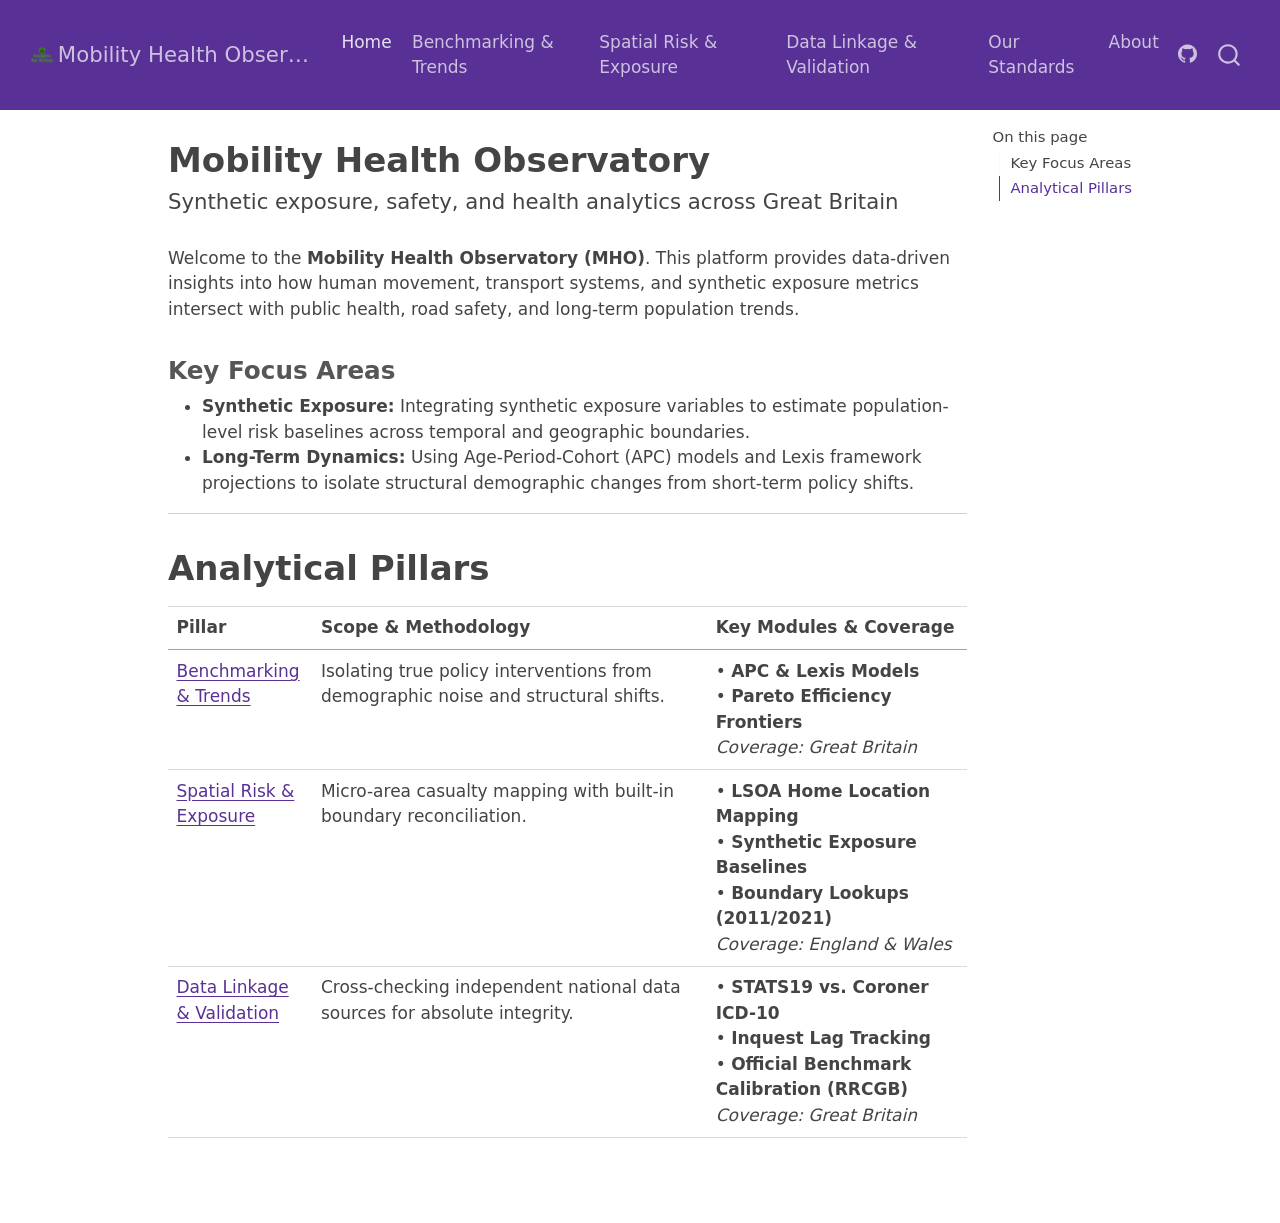
==== commit 0dcac117: "Built site for gh-pages" ====
--- a/index.html
+++ b/index.html
@@ -46,7 +46,7 @@
 <link href="site_libs/quarto-html/quarto-syntax-highlighting-64a204ab8560d761af7679ceaba22944.css" rel="stylesheet" id="quarto-text-highlighting-styles">
 <script src="site_libs/bootstrap/bootstrap.min.js"></script>
 <link href="site_libs/bootstrap/bootstrap-icons.css" rel="stylesheet">
-<link href="site_libs/bootstrap/bootstrap-ee632a87e34a4cc62f25a9040a9e8142.min.css" rel="stylesheet" append-hash="true" id="quarto-bootstrap" data-mode="light">
+<link href="site_libs/bootstrap/bootstrap-662763f8251569270ca425a7bd661eb3.min.css" rel="stylesheet" append-hash="true" id="quarto-bootstrap" data-mode="light">
 <script id="quarto-search-options" type="application/json">{
   "location": "navbar",
   "copy-button": false,
@@ -85,6 +85,10 @@
     <nav class="navbar navbar-expand-lg " data-bs-theme="dark">
       <div class="navbar-container container-fluid">
       <div class="navbar-brand-container mx-auto">
+    <a href="./index.html" class="navbar-brand navbar-brand-logo">
+    <img src="./images/logo.png" alt="" class="navbar-logo light-content">
+    <img src="./images/logo.png" alt="" class="navbar-logo dark-content">
+    </a>
     <a class="navbar-brand" href="./index.html">
     <span class="navbar-title">Mobility Health Observatory</span>
     </a>
